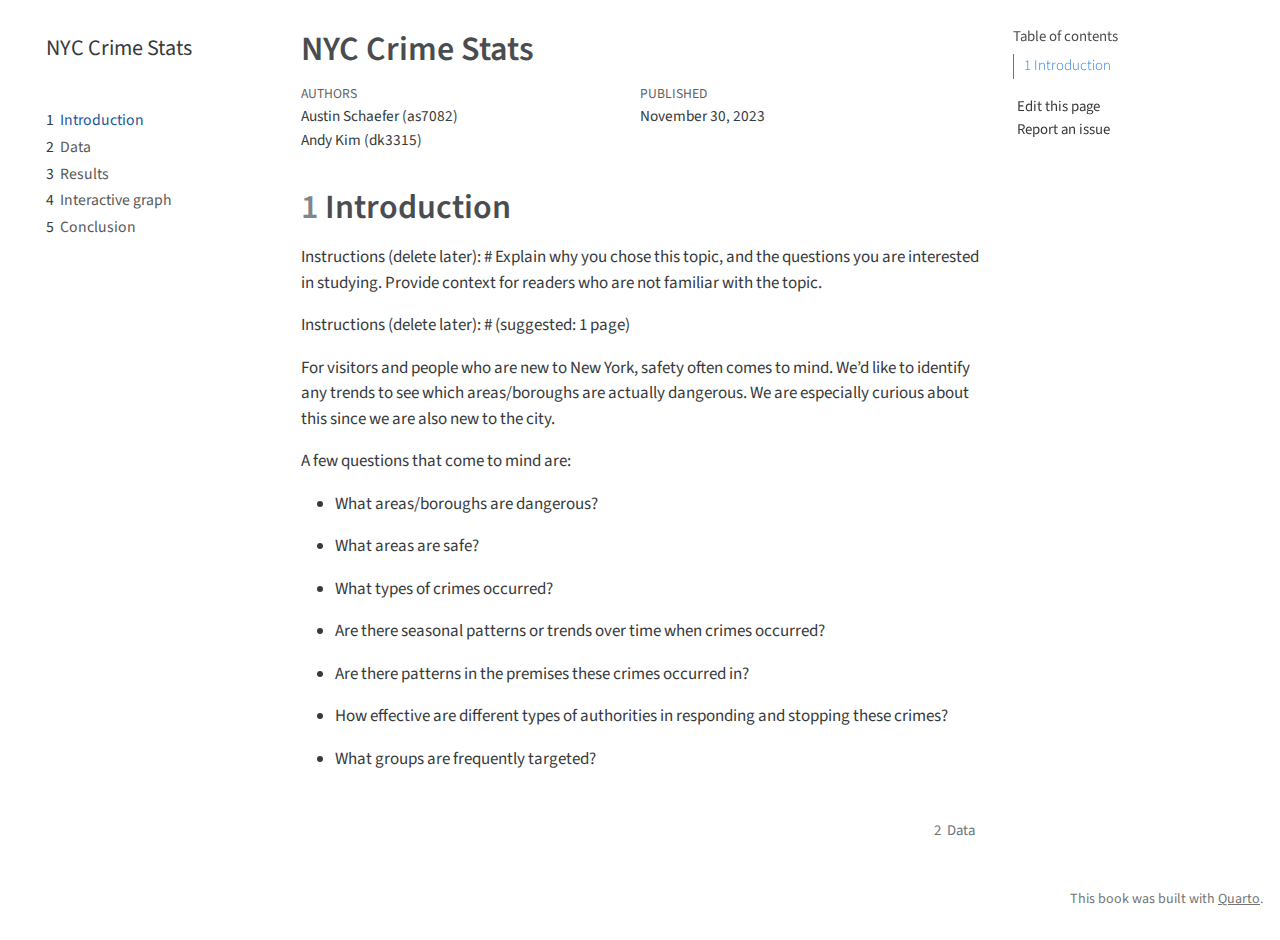
==== docs/index.html @ 6912f6d2 "fix plots" ====
<!DOCTYPE html>
<html xmlns="http://www.w3.org/1999/xhtml" lang="en" xml:lang="en"><head>

<meta charset="utf-8">
<meta name="generator" content="quarto-1.3.433">

<meta name="viewport" content="width=device-width, initial-scale=1.0, user-scalable=yes">

<meta name="author" content="Austin Schaefer (as7082)">
<meta name="author" content="Andy Kim (dk3315)">
<meta name="dcterms.date" content="2023-11-30">

<title>NYC Crime Stats</title>
<style>
code{white-space: pre-wrap;}
span.smallcaps{font-variant: small-caps;}
div.columns{display: flex; gap: min(4vw, 1.5em);}
div.column{flex: auto; overflow-x: auto;}
div.hanging-indent{margin-left: 1.5em; text-indent: -1.5em;}
ul.task-list{list-style: none;}
ul.task-list li input[type="checkbox"] {
  width: 0.8em;
  margin: 0 0.8em 0.2em -1em; /* quarto-specific, see https://github.com/quarto-dev/quarto-cli/issues/4556 */ 
  vertical-align: middle;
}
</style>


<script src="site_libs/quarto-nav/quarto-nav.js"></script>
<script src="site_libs/quarto-nav/headroom.min.js"></script>
<script src="site_libs/clipboard/clipboard.min.js"></script>
<script src="site_libs/quarto-search/autocomplete.umd.js"></script>
<script src="site_libs/quarto-search/fuse.min.js"></script>
<script src="site_libs/quarto-search/quarto-search.js"></script>
<meta name="quarto:offset" content="./">
<link href="./data.html" rel="next">
<script src="site_libs/quarto-html/quarto.js"></script>
<script src="site_libs/quarto-html/popper.min.js"></script>
<script src="site_libs/quarto-html/tippy.umd.min.js"></script>
<script src="site_libs/quarto-html/anchor.min.js"></script>
<link href="site_libs/quarto-html/tippy.css" rel="stylesheet">
<link href="site_libs/quarto-html/quarto-syntax-highlighting.css" rel="stylesheet" id="quarto-text-highlighting-styles">
<script src="site_libs/bootstrap/bootstrap.min.js"></script>
<link href="site_libs/bootstrap/bootstrap-icons.css" rel="stylesheet">
<link href="site_libs/bootstrap/bootstrap.min.css" rel="stylesheet" id="quarto-bootstrap" data-mode="light">
<script id="quarto-search-options" type="application/json">{
  "location": "sidebar",
  "copy-button": false,
  "collapse-after": 3,
  "panel-placement": "start",
  "type": "textbox",
  "limit": 20,
  "language": {
    "search-no-results-text": "No results",
    "search-matching-documents-text": "matching documents",
    "search-copy-link-title": "Copy link to search",
    "search-hide-matches-text": "Hide additional matches",
    "search-more-match-text": "more match in this document",
    "search-more-matches-text": "more matches in this document",
    "search-clear-button-title": "Clear",
    "search-detached-cancel-button-title": "Cancel",
    "search-submit-button-title": "Submit",
    "search-label": "Search"
  }
}</script>


</head>

<body class="nav-sidebar floating">

<div id="quarto-search-results"></div>
  <header id="quarto-header" class="headroom fixed-top">
  <nav class="quarto-secondary-nav">
    <div class="container-fluid d-flex">
      <button type="button" class="quarto-btn-toggle btn" data-bs-toggle="collapse" data-bs-target="#quarto-sidebar,#quarto-sidebar-glass" aria-controls="quarto-sidebar" aria-expanded="false" aria-label="Toggle sidebar navigation" onclick="if (window.quartoToggleHeadroom) { window.quartoToggleHeadroom(); }">
        <i class="bi bi-layout-text-sidebar-reverse"></i>
      </button>
      <nav class="quarto-page-breadcrumbs" aria-label="breadcrumb"><ol class="breadcrumb"><li class="breadcrumb-item"><a href="./index.html"><span class="chapter-number">1</span>&nbsp; <span class="chapter-title">Introduction</span></a></li></ol></nav>
      <a class="flex-grow-1" role="button" data-bs-toggle="collapse" data-bs-target="#quarto-sidebar,#quarto-sidebar-glass" aria-controls="quarto-sidebar" aria-expanded="false" aria-label="Toggle sidebar navigation" onclick="if (window.quartoToggleHeadroom) { window.quartoToggleHeadroom(); }">      
      </a>
      <button type="button" class="btn quarto-search-button" aria-label="" onclick="window.quartoOpenSearch();">
        <i class="bi bi-search"></i>
      </button>
    </div>
  </nav>
</header>
<!-- content -->
<div id="quarto-content" class="quarto-container page-columns page-rows-contents page-layout-article">
<!-- sidebar -->
  <nav id="quarto-sidebar" class="sidebar collapse collapse-horizontal sidebar-navigation floating overflow-auto">
    <div class="pt-lg-2 mt-2 text-left sidebar-header">
    <div class="sidebar-title mb-0 py-0">
      <a href="./">NYC Crime Stats</a> 
        <div class="sidebar-tools-main">
    <a href="https://github.com/schaefer30037/NYCCrimeStats" rel="" title="Source Code" class="quarto-navigation-tool px-1" aria-label="Source Code"><i class="bi bi-github"></i></a>
</div>
    </div>
      </div>
        <div class="mt-2 flex-shrink-0 align-items-center">
        <div class="sidebar-search">
        <div id="quarto-search" class="" title="Search"></div>
        </div>
        </div>
    <div class="sidebar-menu-container"> 
    <ul class="list-unstyled mt-1">
        <li class="sidebar-item">
  <div class="sidebar-item-container"> 
  <a href="./index.html" class="sidebar-item-text sidebar-link active">
 <span class="menu-text"><span class="chapter-number">1</span>&nbsp; <span class="chapter-title">Introduction</span></span></a>
  </div>
</li>
        <li class="sidebar-item">
  <div class="sidebar-item-container"> 
  <a href="./data.html" class="sidebar-item-text sidebar-link">
 <span class="menu-text"><span class="chapter-number">2</span>&nbsp; <span class="chapter-title">Data</span></span></a>
  </div>
</li>
        <li class="sidebar-item">
  <div class="sidebar-item-container"> 
  <a href="./results.html" class="sidebar-item-text sidebar-link">
 <span class="menu-text"><span class="chapter-number">3</span>&nbsp; <span class="chapter-title">Results</span></span></a>
  </div>
</li>
        <li class="sidebar-item">
  <div class="sidebar-item-container"> 
  <a href="./d3graph.html" class="sidebar-item-text sidebar-link">
 <span class="menu-text"><span class="chapter-number">4</span>&nbsp; <span class="chapter-title">Interactive graph</span></span></a>
  </div>
</li>
        <li class="sidebar-item">
  <div class="sidebar-item-container"> 
  <a href="./conclusion.html" class="sidebar-item-text sidebar-link">
 <span class="menu-text"><span class="chapter-number">5</span>&nbsp; <span class="chapter-title">Conclusion</span></span></a>
  </div>
</li>
    </ul>
    </div>
</nav>
<div id="quarto-sidebar-glass" data-bs-toggle="collapse" data-bs-target="#quarto-sidebar,#quarto-sidebar-glass"></div>
<!-- margin-sidebar -->
    <div id="quarto-margin-sidebar" class="sidebar margin-sidebar">
        <nav id="TOC" role="doc-toc" class="toc-active">
    <h2 id="toc-title">Table of contents</h2>
   
  <ul>
  <li><a href="#introduction" id="toc-introduction" class="nav-link active" data-scroll-target="#introduction"><span class="header-section-number">1</span> Introduction</a></li>
  </ul>
<div class="toc-actions"><div><i class="bi bi-github"></i></div><div class="action-links"><p><a href="https://github.com/schaefer30037/NYCCrimeStats/edit/main/index.qmd" class="toc-action">Edit this page</a></p><p><a href="https://github.com/schaefer30037/NYCCrimeStats/issues/new" class="toc-action">Report an issue</a></p></div></div></nav>
    </div>
<!-- main -->
<main class="content" id="quarto-document-content">

<header id="title-block-header" class="quarto-title-block default">
<div class="quarto-title">
<h1 class="title">NYC Crime Stats</h1>
</div>



<div class="quarto-title-meta">

    <div>
    <div class="quarto-title-meta-heading">Authors</div>
    <div class="quarto-title-meta-contents">
             <p>Austin Schaefer (as7082) </p>
             <p>Andy Kim (dk3315) </p>
          </div>
  </div>
    
    <div>
    <div class="quarto-title-meta-heading">Published</div>
    <div class="quarto-title-meta-contents">
      <p class="date">November 30, 2023</p>
    </div>
  </div>
  
    
  </div>
  

</header>

<section id="introduction" class="level1" data-number="1">
<h1 data-number="1"><span class="header-section-number">1</span> Introduction</h1>
<p>Instructions (delete later): # Explain why you chose this topic, and the questions you are interested in studying. Provide context for readers who are not familiar with the topic.</p>
<p>Instructions (delete later): # (suggested: 1 page)</p>
<p>For visitors and people who are new to New York, safety often comes to mind. We’d like to identify any trends to see which areas/boroughs are actually dangerous. We are especially curious about this since we are also new to the city.</p>
<p>A few questions that come to mind are:</p>
<ul>
<li><p>What areas/boroughs are dangerous?</p></li>
<li><p>What areas are safe?</p></li>
<li><p>What types of crimes occurred?</p></li>
<li><p>Are there seasonal patterns or trends over time when crimes occurred?</p></li>
<li><p>Are there patterns in the premises these crimes occurred in?</p></li>
<li><p>How effective are different types of authorities in responding and stopping these crimes?</p></li>
<li><p>What groups are frequently targeted?</p></li>
</ul>


</section>

</main> <!-- /main -->
<script id="quarto-html-after-body" type="application/javascript">
window.document.addEventListener("DOMContentLoaded", function (event) {
  const toggleBodyColorMode = (bsSheetEl) => {
    const mode = bsSheetEl.getAttribute("data-mode");
    const bodyEl = window.document.querySelector("body");
    if (mode === "dark") {
      bodyEl.classList.add("quarto-dark");
      bodyEl.classList.remove("quarto-light");
    } else {
      bodyEl.classList.add("quarto-light");
      bodyEl.classList.remove("quarto-dark");
    }
  }
  const toggleBodyColorPrimary = () => {
    const bsSheetEl = window.document.querySelector("link#quarto-bootstrap");
    if (bsSheetEl) {
      toggleBodyColorMode(bsSheetEl);
    }
  }
  toggleBodyColorPrimary();  
  const icon = "";
  const anchorJS = new window.AnchorJS();
  anchorJS.options = {
    placement: 'right',
    icon: icon
  };
  anchorJS.add('.anchored');
  const isCodeAnnotation = (el) => {
    for (const clz of el.classList) {
      if (clz.startsWith('code-annotation-')) {                     
        return true;
      }
    }
    return false;
  }
  const clipboard = new window.ClipboardJS('.code-copy-button', {
    text: function(trigger) {
      const codeEl = trigger.previousElementSibling.cloneNode(true);
      for (const childEl of codeEl.children) {
        if (isCodeAnnotation(childEl)) {
          childEl.remove();
        }
      }
      return codeEl.innerText;
    }
  });
  clipboard.on('success', function(e) {
    // button target
    const button = e.trigger;
    // don't keep focus
    button.blur();
    // flash "checked"
    button.classList.add('code-copy-button-checked');
    var currentTitle = button.getAttribute("title");
    button.setAttribute("title", "Copied!");
    let tooltip;
    if (window.bootstrap) {
      button.setAttribute("data-bs-toggle", "tooltip");
      button.setAttribute("data-bs-placement", "left");
      button.setAttribute("data-bs-title", "Copied!");
      tooltip = new bootstrap.Tooltip(button, 
        { trigger: "manual", 
          customClass: "code-copy-button-tooltip",
          offset: [0, -8]});
      tooltip.show();    
    }
    setTimeout(function() {
      if (tooltip) {
        tooltip.hide();
        button.removeAttribute("data-bs-title");
        button.removeAttribute("data-bs-toggle");
        button.removeAttribute("data-bs-placement");
      }
      button.setAttribute("title", currentTitle);
      button.classList.remove('code-copy-button-checked');
    }, 1000);
    // clear code selection
    e.clearSelection();
  });
  function tippyHover(el, contentFn) {
    const config = {
      allowHTML: true,
      content: contentFn,
      maxWidth: 500,
      delay: 100,
      arrow: false,
      appendTo: function(el) {
          return el.parentElement;
      },
      interactive: true,
      interactiveBorder: 10,
      theme: 'quarto',
      placement: 'bottom-start'
    };
    window.tippy(el, config); 
  }
  const noterefs = window.document.querySelectorAll('a[role="doc-noteref"]');
  for (var i=0; i<noterefs.length; i++) {
    const ref = noterefs[i];
    tippyHover(ref, function() {
      // use id or data attribute instead here
      let href = ref.getAttribute('data-footnote-href') || ref.getAttribute('href');
      try { href = new URL(href).hash; } catch {}
      const id = href.replace(/^#\/?/, "");
      const note = window.document.getElementById(id);
      return note.innerHTML;
    });
  }
      let selectedAnnoteEl;
      const selectorForAnnotation = ( cell, annotation) => {
        let cellAttr = 'data-code-cell="' + cell + '"';
        let lineAttr = 'data-code-annotation="' +  annotation + '"';
        const selector = 'span[' + cellAttr + '][' + lineAttr + ']';
        return selector;
      }
      const selectCodeLines = (annoteEl) => {
        const doc = window.document;
        const targetCell = annoteEl.getAttribute("data-target-cell");
        const targetAnnotation = annoteEl.getAttribute("data-target-annotation");
        const annoteSpan = window.document.querySelector(selectorForAnnotation(targetCell, targetAnnotation));
        const lines = annoteSpan.getAttribute("data-code-lines").split(",");
        const lineIds = lines.map((line) => {
          return targetCell + "-" + line;
        })
        let top = null;
        let height = null;
        let parent = null;
        if (lineIds.length > 0) {
            //compute the position of the single el (top and bottom and make a div)
            const el = window.document.getElementById(lineIds[0]);
            top = el.offsetTop;
            height = el.offsetHeight;
            parent = el.parentElement.parentElement;
          if (lineIds.length > 1) {
            const lastEl = window.document.getElementById(lineIds[lineIds.length - 1]);
            const bottom = lastEl.offsetTop + lastEl.offsetHeight;
            height = bottom - top;
          }
          if (top !== null && height !== null && parent !== null) {
            // cook up a div (if necessary) and position it 
            let div = window.document.getElementById("code-annotation-line-highlight");
            if (div === null) {
              div = window.document.createElement("div");
              div.setAttribute("id", "code-annotation-line-highlight");
              div.style.position = 'absolute';
              parent.appendChild(div);
            }
            div.style.top = top - 2 + "px";
            div.style.height = height + 4 + "px";
            let gutterDiv = window.document.getElementById("code-annotation-line-highlight-gutter");
            if (gutterDiv === null) {
              gutterDiv = window.document.createElement("div");
              gutterDiv.setAttribute("id", "code-annotation-line-highlight-gutter");
              gutterDiv.style.position = 'absolute';
              const codeCell = window.document.getElementById(targetCell);
              const gutter = codeCell.querySelector('.code-annotation-gutter');
              gutter.appendChild(gutterDiv);
            }
            gutterDiv.style.top = top - 2 + "px";
            gutterDiv.style.height = height + 4 + "px";
          }
          selectedAnnoteEl = annoteEl;
        }
      };
      const unselectCodeLines = () => {
        const elementsIds = ["code-annotation-line-highlight", "code-annotation-line-highlight-gutter"];
        elementsIds.forEach((elId) => {
          const div = window.document.getElementById(elId);
          if (div) {
            div.remove();
          }
        });
        selectedAnnoteEl = undefined;
      };
      // Attach click handler to the DT
      const annoteDls = window.document.querySelectorAll('dt[data-target-cell]');
      for (const annoteDlNode of annoteDls) {
        annoteDlNode.addEventListener('click', (event) => {
          const clickedEl = event.target;
          if (clickedEl !== selectedAnnoteEl) {
            unselectCodeLines();
            const activeEl = window.document.querySelector('dt[data-target-cell].code-annotation-active');
            if (activeEl) {
              activeEl.classList.remove('code-annotation-active');
            }
            selectCodeLines(clickedEl);
            clickedEl.classList.add('code-annotation-active');
          } else {
            // Unselect the line
            unselectCodeLines();
            clickedEl.classList.remove('code-annotation-active');
          }
        });
      }
  const findCites = (el) => {
    const parentEl = el.parentElement;
    if (parentEl) {
      const cites = parentEl.dataset.cites;
      if (cites) {
        return {
          el,
          cites: cites.split(' ')
        };
      } else {
        return findCites(el.parentElement)
      }
    } else {
      return undefined;
    }
  };
  var bibliorefs = window.document.querySelectorAll('a[role="doc-biblioref"]');
  for (var i=0; i<bibliorefs.length; i++) {
    const ref = bibliorefs[i];
    const citeInfo = findCites(ref);
    if (citeInfo) {
      tippyHover(citeInfo.el, function() {
        var popup = window.document.createElement('div');
        citeInfo.cites.forEach(function(cite) {
          var citeDiv = window.document.createElement('div');
          citeDiv.classList.add('hanging-indent');
          citeDiv.classList.add('csl-entry');
          var biblioDiv = window.document.getElementById('ref-' + cite);
          if (biblioDiv) {
            citeDiv.innerHTML = biblioDiv.innerHTML;
          }
          popup.appendChild(citeDiv);
        });
        return popup.innerHTML;
      });
    }
  }
});
</script>
<nav class="page-navigation">
  <div class="nav-page nav-page-previous">
  </div>
  <div class="nav-page nav-page-next">
      <a href="./data.html" class="pagination-link">
        <span class="nav-page-text"><span class="chapter-number">2</span>&nbsp; <span class="chapter-title">Data</span></span> <i class="bi bi-arrow-right-short"></i>
      </a>
  </div>
</nav>
</div> <!-- /content -->
<footer class="footer">
  <div class="nav-footer">
    <div class="nav-footer-left">
      &nbsp;
    </div>   
    <div class="nav-footer-center">
      &nbsp;
    </div>
    <div class="nav-footer-right">This book was built with <a href="https://quarto.org/">Quarto</a>.</div>
  </div>
</footer>



</body></html>
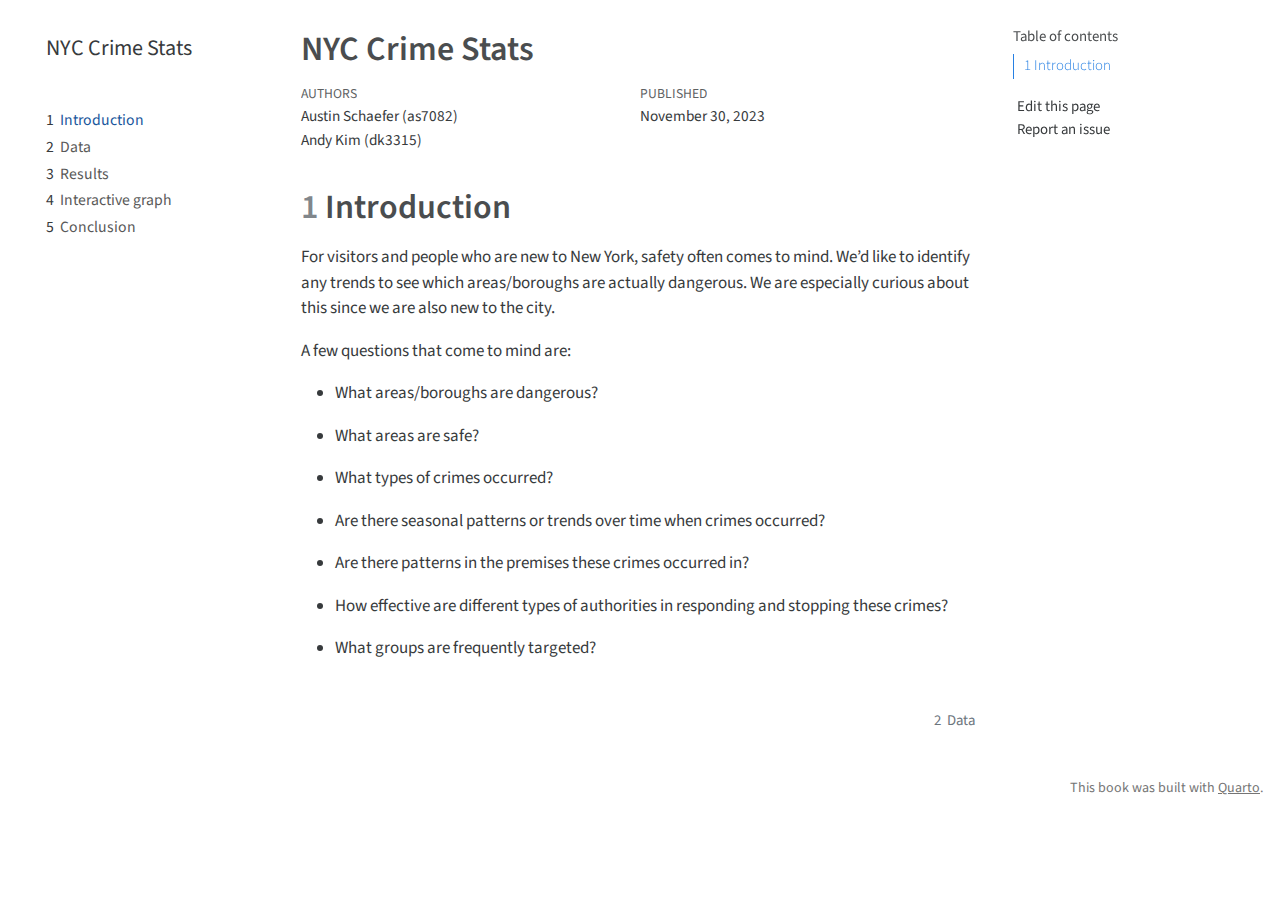
==== commit 80c37c3d: "last one" ====
--- a/docs/index.html
+++ b/docs/index.html
@@ -2,7 +2,7 @@
 <html xmlns="http://www.w3.org/1999/xhtml" lang="en" xml:lang="en"><head>
 
 <meta charset="utf-8">
-<meta name="generator" content="quarto-1.3.433">
+<meta name="generator" content="quarto-1.3.450">
 
 <meta name="viewport" content="width=device-width, initial-scale=1.0, user-scalable=yes">
 
@@ -183,8 +183,6 @@
 
 <section id="introduction" class="level1" data-number="1">
 <h1 data-number="1"><span class="header-section-number">1</span> Introduction</h1>
-<p>Instructions (delete later): # Explain why you chose this topic, and the questions you are interested in studying. Provide context for readers who are not familiar with the topic.</p>
-<p>Instructions (delete later): # (suggested: 1 page)</p>
 <p>For visitors and people who are new to New York, safety often comes to mind. We’d like to identify any trends to see which areas/boroughs are actually dangerous. We are especially curious about this since we are also new to the city.</p>
 <p>A few questions that come to mind are:</p>
 <ul>
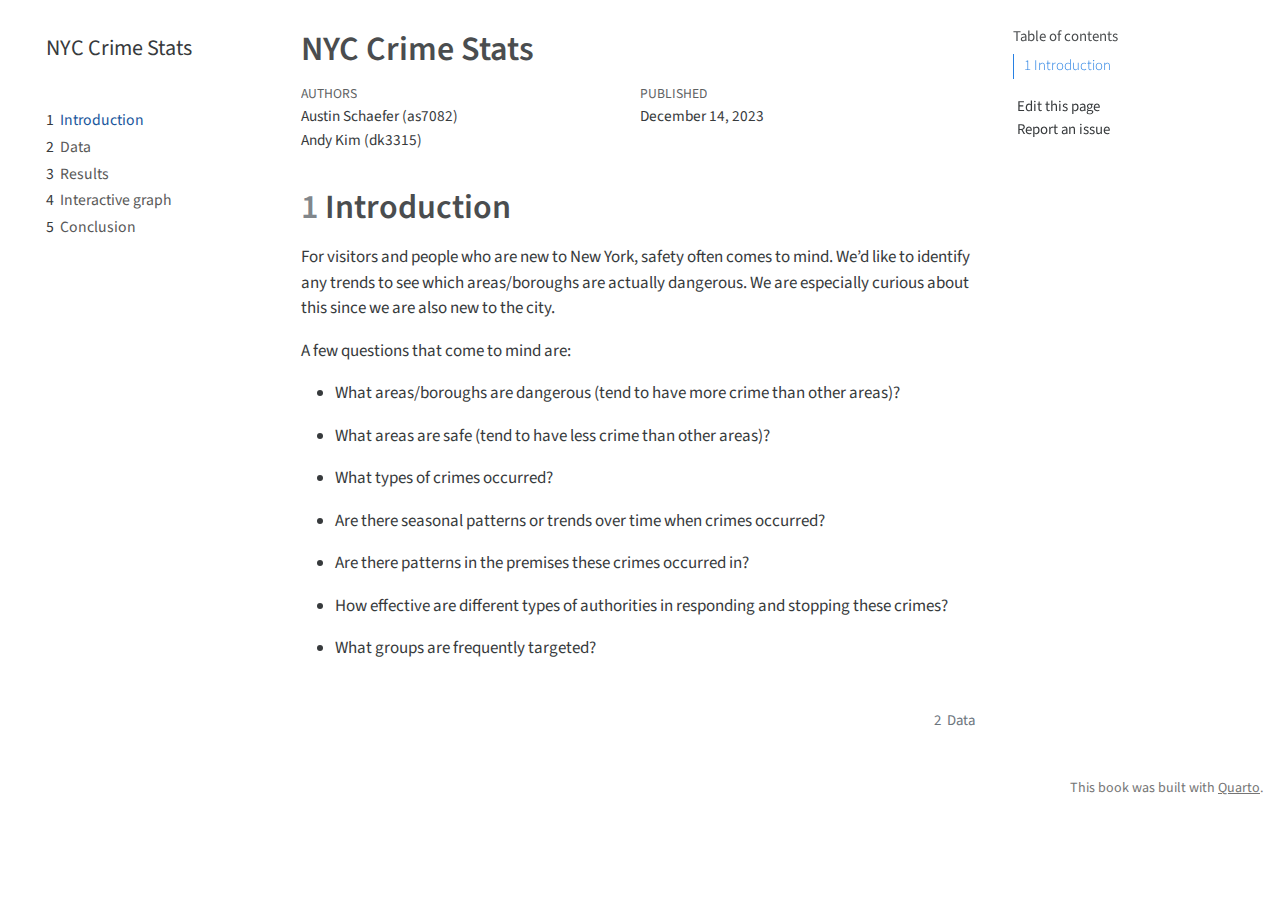
==== commit 75c85098: "Merge pull request #3 from schaefer30037/austin_results" ====
--- a/docs/index.html
+++ b/docs/index.html
@@ -2,13 +2,13 @@
 <html xmlns="http://www.w3.org/1999/xhtml" lang="en" xml:lang="en"><head>
 
 <meta charset="utf-8">
-<meta name="generator" content="quarto-1.3.450">
+<meta name="generator" content="quarto-1.3.433">
 
 <meta name="viewport" content="width=device-width, initial-scale=1.0, user-scalable=yes">
 
 <meta name="author" content="Austin Schaefer (as7082)">
 <meta name="author" content="Andy Kim (dk3315)">
-<meta name="dcterms.date" content="2023-11-30">
+<meta name="dcterms.date" content="2023-12-14">
 
 <title>NYC Crime Stats</title>
 <style>
@@ -171,7 +171,7 @@
     <div>
     <div class="quarto-title-meta-heading">Published</div>
     <div class="quarto-title-meta-contents">
-      <p class="date">November 30, 2023</p>
+      <p class="date">December 14, 2023</p>
     </div>
   </div>
   
@@ -186,8 +186,8 @@
 <p>For visitors and people who are new to New York, safety often comes to mind. We’d like to identify any trends to see which areas/boroughs are actually dangerous. We are especially curious about this since we are also new to the city.</p>
 <p>A few questions that come to mind are:</p>
 <ul>
-<li><p>What areas/boroughs are dangerous?</p></li>
-<li><p>What areas are safe?</p></li>
+<li><p>What areas/boroughs are dangerous (tend to have more crime than other areas)?</p></li>
+<li><p>What areas are safe (tend to have less crime than other areas)?</p></li>
 <li><p>What types of crimes occurred?</p></li>
 <li><p>Are there seasonal patterns or trends over time when crimes occurred?</p></li>
 <li><p>Are there patterns in the premises these crimes occurred in?</p></li>
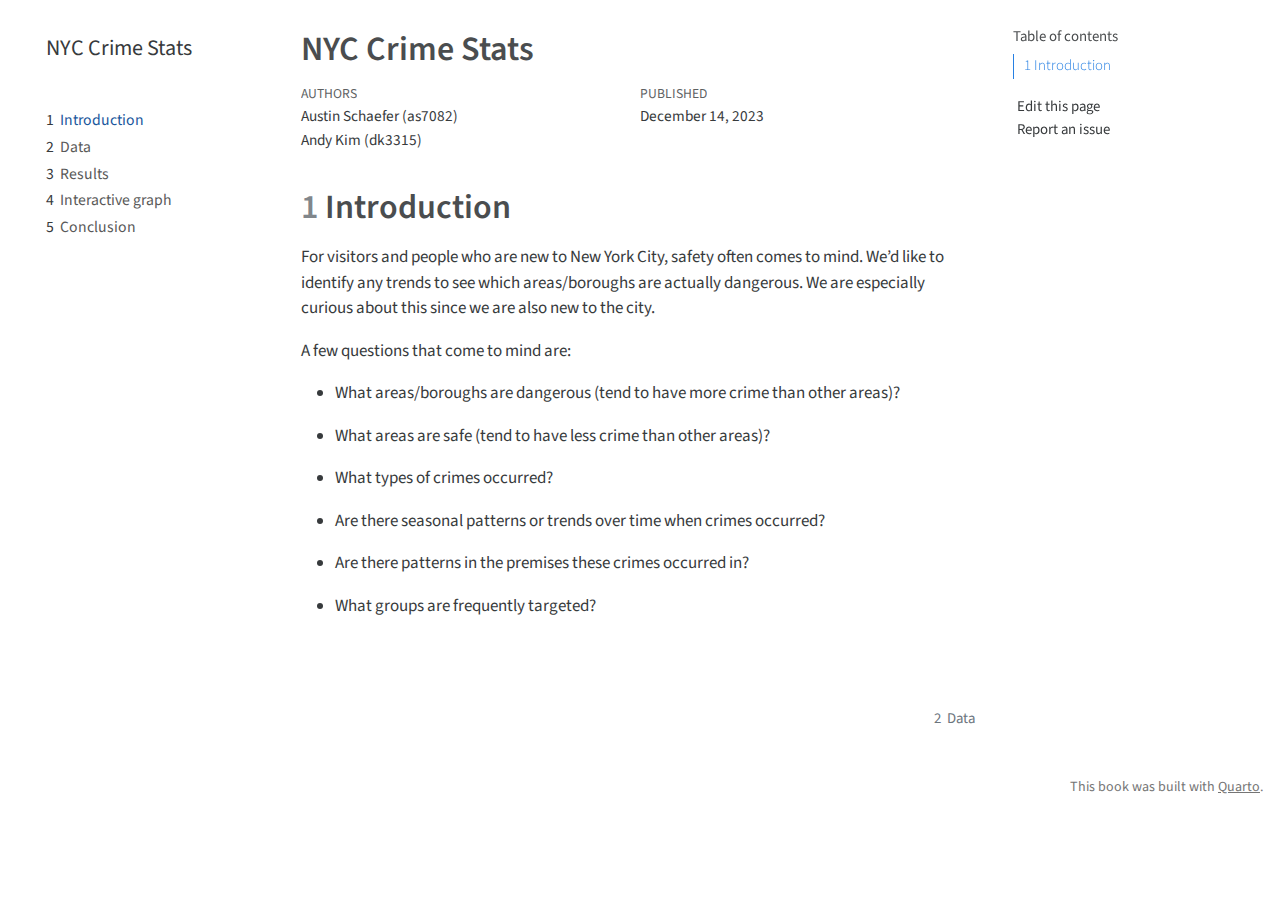
==== commit dc7ac66c: "lots of changes" ====
--- a/docs/index.html
+++ b/docs/index.html
@@ -183,7 +183,7 @@
 
 <section id="introduction" class="level1" data-number="1">
 <h1 data-number="1"><span class="header-section-number">1</span> Introduction</h1>
-<p>For visitors and people who are new to New York, safety often comes to mind. We’d like to identify any trends to see which areas/boroughs are actually dangerous. We are especially curious about this since we are also new to the city.</p>
+<p>For visitors and people who are new to New York City, safety often comes to mind. We’d like to identify any trends to see which areas/boroughs are actually dangerous. We are especially curious about this since we are also new to the city.</p>
 <p>A few questions that come to mind are:</p>
 <ul>
 <li><p>What areas/boroughs are dangerous (tend to have more crime than other areas)?</p></li>
@@ -191,7 +191,6 @@
 <li><p>What types of crimes occurred?</p></li>
 <li><p>Are there seasonal patterns or trends over time when crimes occurred?</p></li>
 <li><p>Are there patterns in the premises these crimes occurred in?</p></li>
-<li><p>How effective are different types of authorities in responding and stopping these crimes?</p></li>
 <li><p>What groups are frequently targeted?</p></li>
 </ul>
 
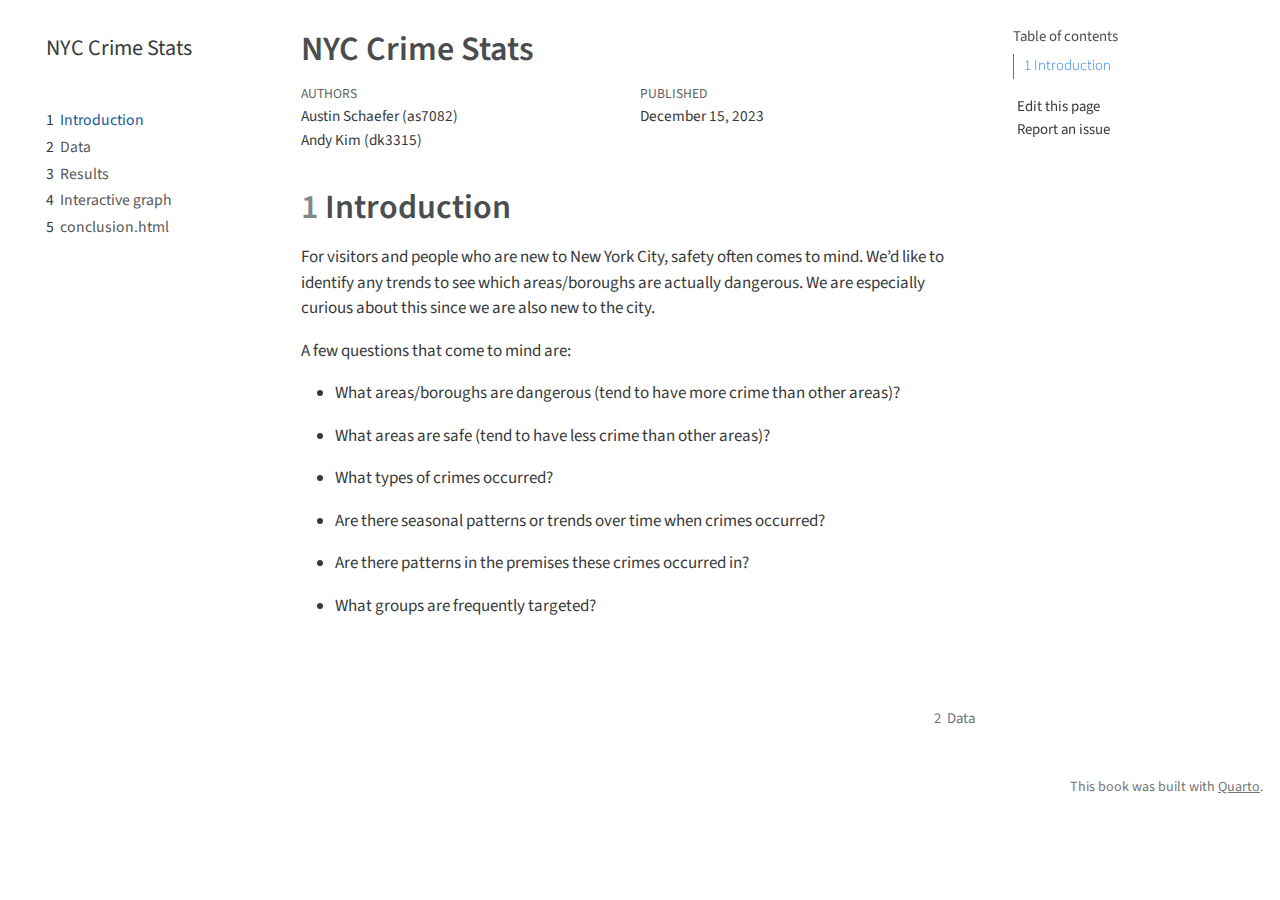
==== commit 4100cae1: "final render" ====
--- a/docs/index.html
+++ b/docs/index.html
@@ -8,7 +8,7 @@
 
 <meta name="author" content="Austin Schaefer (as7082)">
 <meta name="author" content="Andy Kim (dk3315)">
-<meta name="dcterms.date" content="2023-12-14">
+<meta name="dcterms.date" content="2023-12-15">
 
 <title>NYC Crime Stats</title>
 <style>
@@ -131,7 +131,7 @@
         <li class="sidebar-item">
   <div class="sidebar-item-container"> 
   <a href="./conclusion.html" class="sidebar-item-text sidebar-link">
- <span class="menu-text"><span class="chapter-number">5</span>&nbsp; <span class="chapter-title">Conclusion</span></span></a>
+ <span class="menu-text"><span class="chapter-number">5</span>&nbsp; <span class="chapter-title">conclusion.html</span></span></a>
   </div>
 </li>
     </ul>
@@ -171,7 +171,7 @@
     <div>
     <div class="quarto-title-meta-heading">Published</div>
     <div class="quarto-title-meta-contents">
-      <p class="date">December 14, 2023</p>
+      <p class="date">December 15, 2023</p>
     </div>
   </div>
   
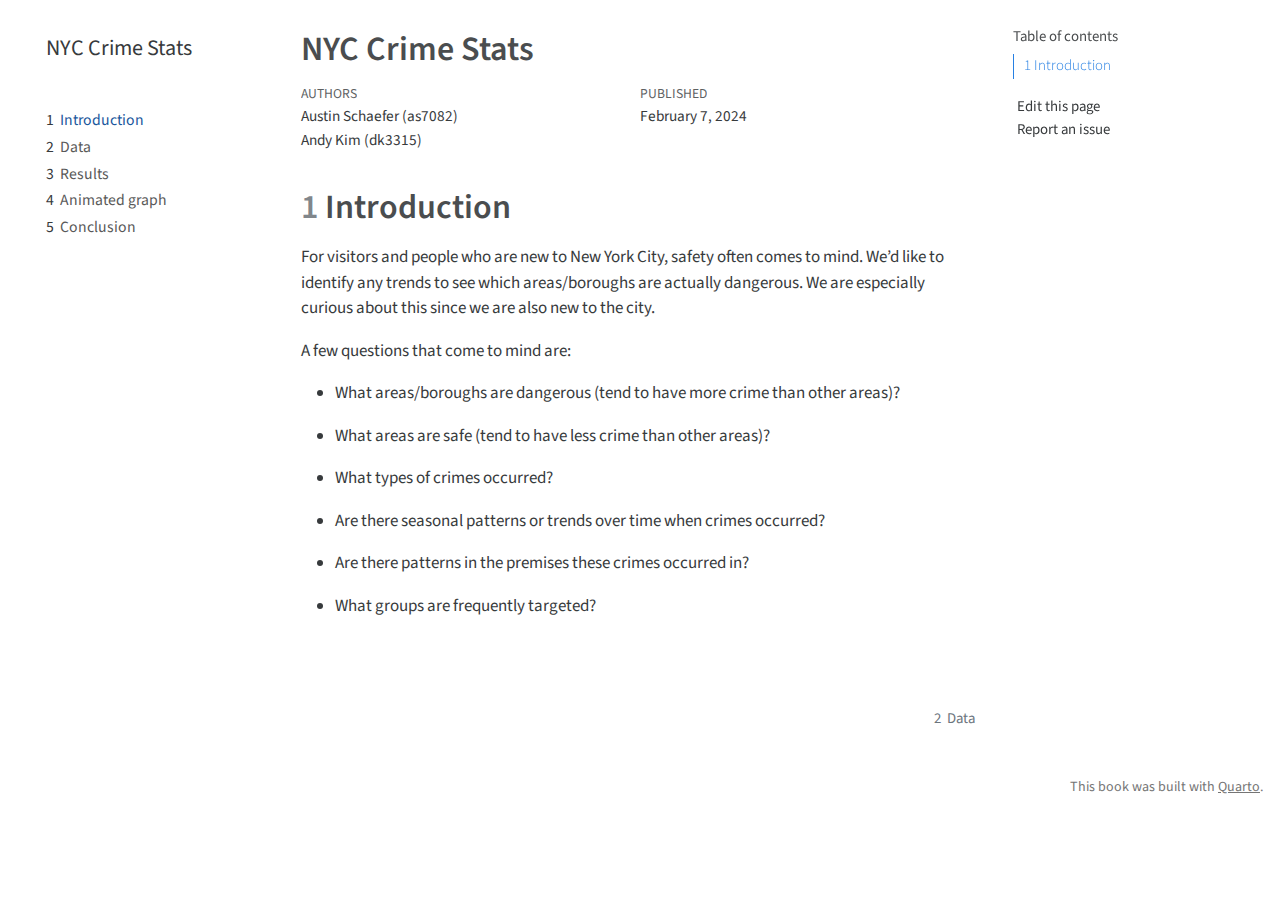
==== commit ea75fd4e: "intro html" ====
--- a/docs/index.html
+++ b/docs/index.html
@@ -8,7 +8,7 @@
 
 <meta name="author" content="Austin Schaefer (as7082)">
 <meta name="author" content="Andy Kim (dk3315)">
-<meta name="dcterms.date" content="2023-12-15">
+<meta name="dcterms.date" content="2024-02-07">
 
 <title>NYC Crime Stats</title>
 <style>
@@ -125,13 +125,13 @@
         <li class="sidebar-item">
   <div class="sidebar-item-container"> 
   <a href="./d3graph.html" class="sidebar-item-text sidebar-link">
- <span class="menu-text"><span class="chapter-number">4</span>&nbsp; <span class="chapter-title">Interactive graph</span></span></a>
+ <span class="menu-text"><span class="chapter-number">4</span>&nbsp; <span class="chapter-title">Animated graph</span></span></a>
   </div>
 </li>
         <li class="sidebar-item">
   <div class="sidebar-item-container"> 
   <a href="./conclusion.html" class="sidebar-item-text sidebar-link">
- <span class="menu-text"><span class="chapter-number">5</span>&nbsp; <span class="chapter-title">conclusion.html</span></span></a>
+ <span class="menu-text"><span class="chapter-number">5</span>&nbsp; <span class="chapter-title">Conclusion</span></span></a>
   </div>
 </li>
     </ul>
@@ -171,7 +171,7 @@
     <div>
     <div class="quarto-title-meta-heading">Published</div>
     <div class="quarto-title-meta-contents">
-      <p class="date">December 15, 2023</p>
+      <p class="date">February 7, 2024</p>
     </div>
   </div>
   
